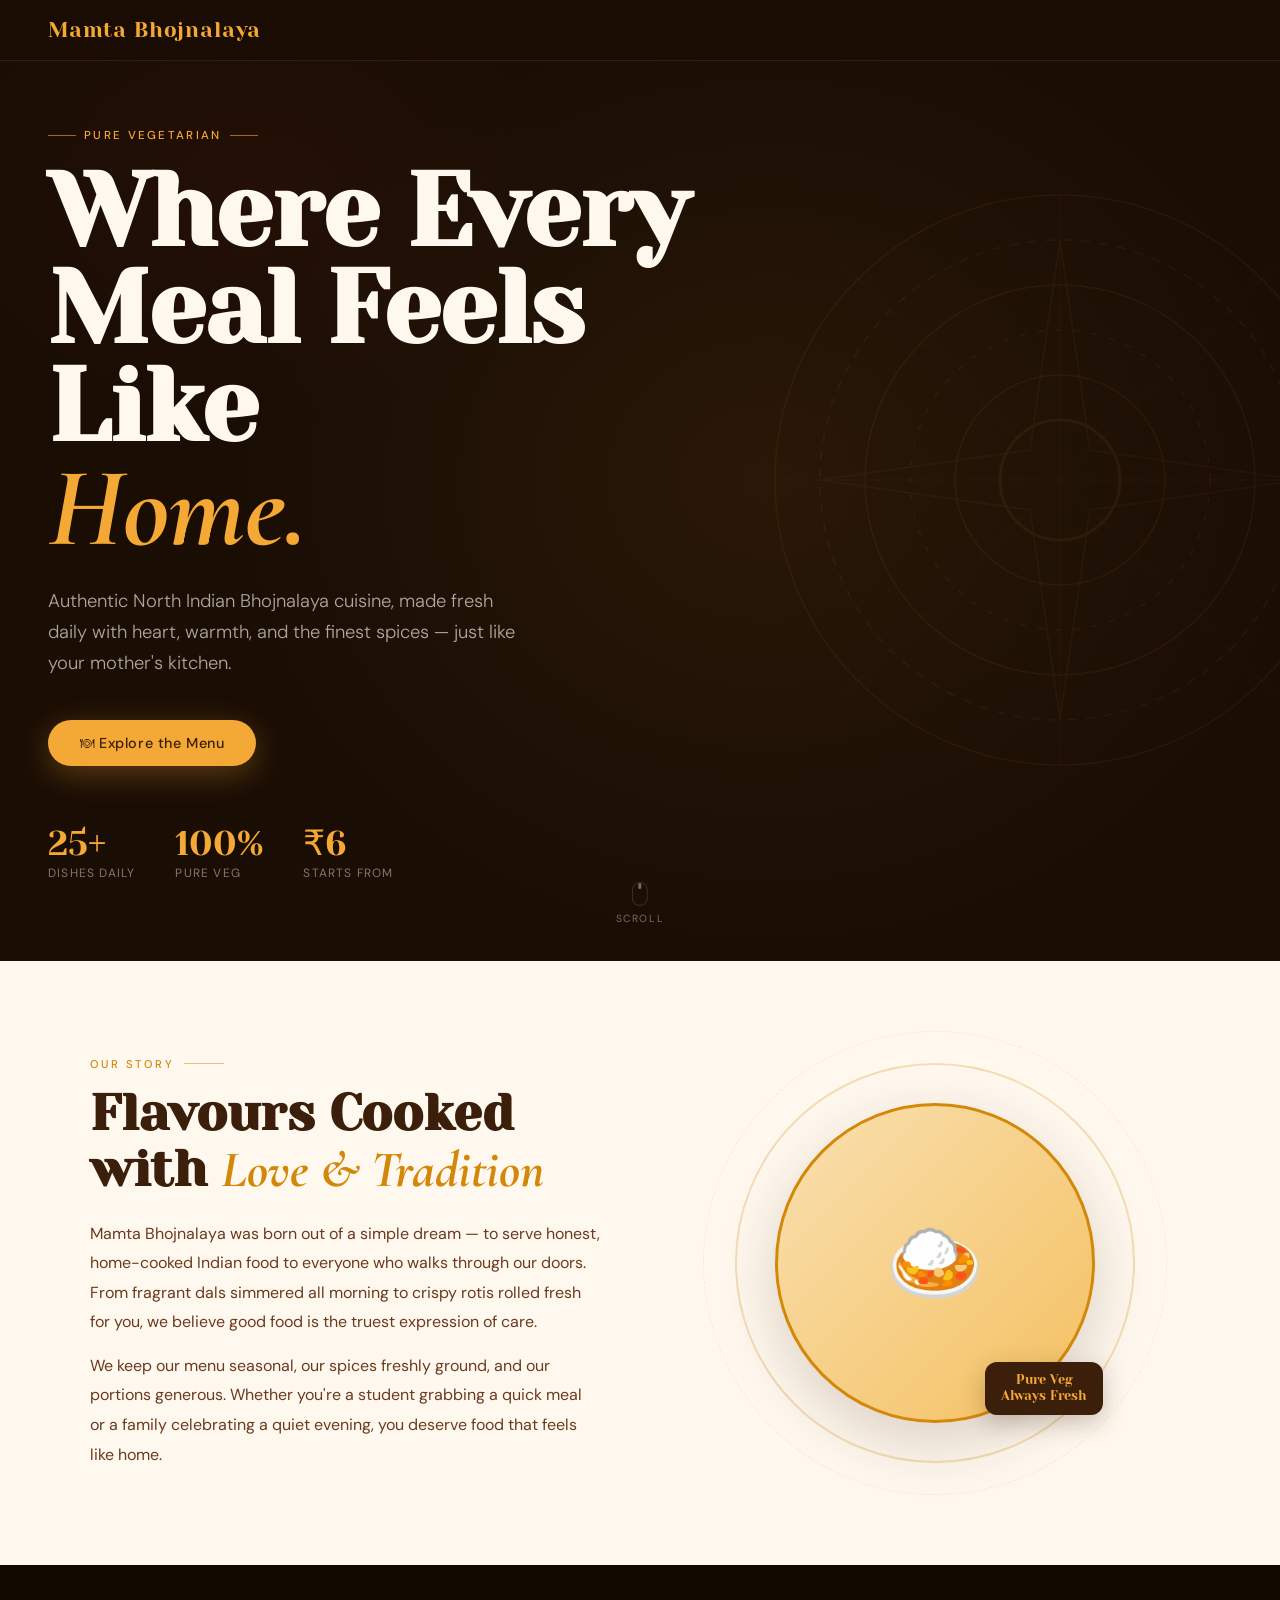
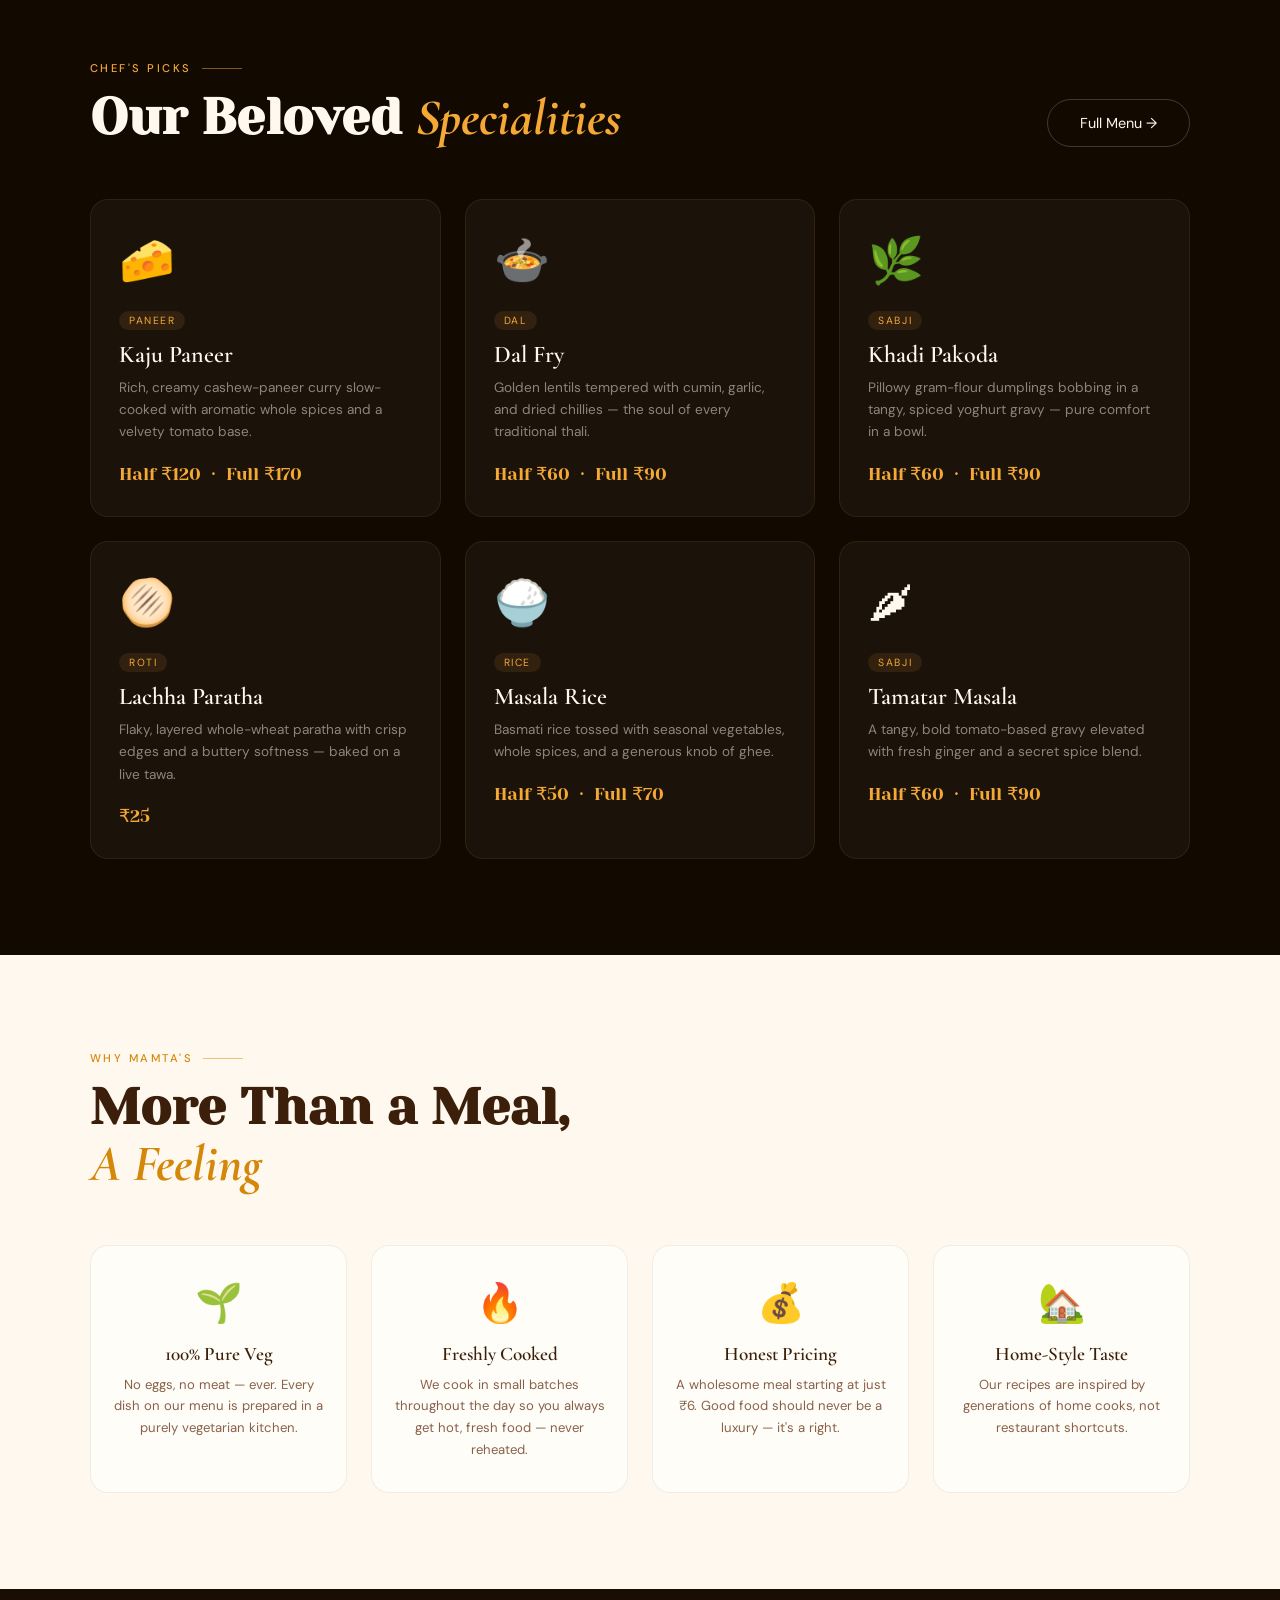
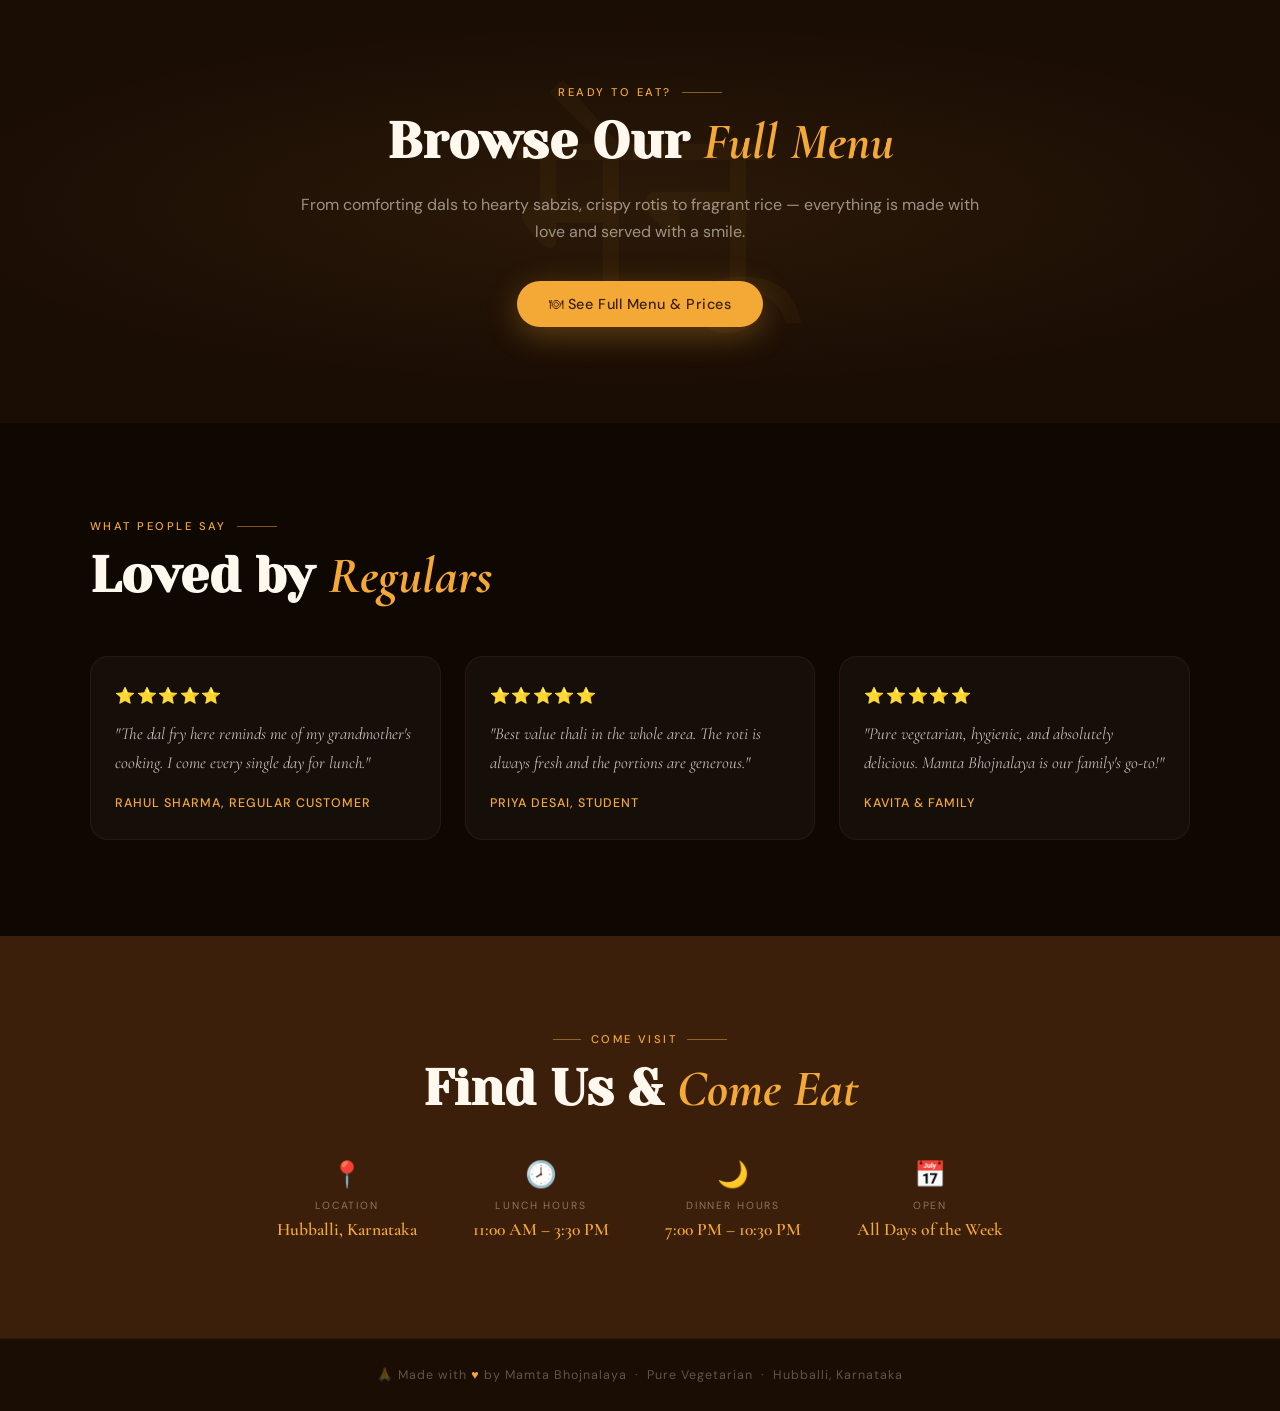
==== home.html @ bfaa397a "Initial page design" ====
<!DOCTYPE html>
<html lang="en">

<head>
    <meta charset="UTF-8" />
    <meta name="viewport" content="width=device-width, initial-scale=1.0" />
    <title>Mamta Bhojnalaya – Home</title>
    <link
        href="https://fonts.googleapis.com/css2?family=Yeseva+One&family=Cormorant+Garamond:ital,wght@0,400;0,600;1,400;1,600&family=DM+Sans:wght@300;400;500&display=swap"
        rel="stylesheet" />
    <link rel="stylesheet" href="styles.css">
</head>

<body>

    <!-- ══════════ NAV ══════════ -->
    <nav>
        <a class="nav-logo" href="#">Mamta Bhojnalaya</a>
    </nav>

    <!-- ══════════ HERO ══════════ -->
    <section class="hero">
        <!-- mandala SVG -->
        <svg class="hero-mandala" viewBox="0 0 400 400" fill="none" xmlns="http://www.w3.org/2000/svg">
            <circle cx="200" cy="200" r="190" stroke="#F4A836" stroke-width="1" />
            <circle cx="200" cy="200" r="160" stroke="#F4A836" stroke-width="1" stroke-dasharray="6 6" />
            <circle cx="200" cy="200" r="130" stroke="#F4A836" stroke-width="1" />
            <circle cx="200" cy="200" r="100" stroke="#F4A836" stroke-width="1" stroke-dasharray="4 8" />
            <circle cx="200" cy="200" r="70" stroke="#F4A836" stroke-width="1" />
            <circle cx="200" cy="200" r="40" stroke="#F4A836" stroke-width="2" />
            <line x1="200" y1="10" x2="200" y2="390" stroke="#F4A836" stroke-width=".5" />
            <line x1="10" y1="200" x2="390" y2="200" stroke="#F4A836" stroke-width=".5" />
            <line x1="56" y1="56" x2="344" y2="344" stroke="#F4A836" stroke-width=".5" />
            <line x1="344" y1="56" x2="56" y2="344" stroke="#F4A836" stroke-width=".5" />
            <polygon points="200,40 220,180 360,200 220,220 200,360 180,220 40,200 180,180" stroke="#F4A836"
                stroke-width=".8" fill="none" />
        </svg>

        <div class="hero-content">
            <div class="hero-eyebrow">Pure Vegetarian </div>
            <h1>
                Where Every<br />
                Meal Feels Like<br />
                <em>Home.</em>
            </h1>
            <p class="hero-tagline">
                Authentic North Indian Bhojnalaya cuisine, made fresh daily with heart, warmth,
                and the finest spices — just like your mother's kitchen.
            </p>
            <div class="hero-actions">
                <a href="./menu.html" class="btn-primary">
                    🍽 Explore the Menu
                </a>
            </div>
            <div class="hero-stats">
                <div class="stat-item">
                    <div class="stat-num">25+</div>
                    <div class="stat-label">Dishes Daily</div>
                </div>
                <div class="stat-item">
                    <div class="stat-num">100%</div>
                    <div class="stat-label">Pure Veg</div>
                </div>
                <div class="stat-item">
                    <div class="stat-num">₹6</div>
                    <div class="stat-label">Starts From</div>
                </div>
            </div>
        </div>

        <div class="scroll-hint">
            <svg width="16" height="24" viewBox="0 0 16 24" fill="none">
                <rect x="6.5" y="1" width="3" height="6" rx="1.5" fill="currentColor" />
                <rect x=".5" y=".5" width="15" height="23" rx="7.5" stroke="currentColor" stroke-opacity=".4" />
            </svg>
            Scroll
        </div>
    </section>

    <!-- ══════════ ABOUT ══════════ -->
    <section class="about" id="about">
        <div class="about-inner">
            <div>
                <div class="section-label reveal">Our Story</div>
                <h2 class="section-title reveal">Flavours Cooked with <em>Love &amp; Tradition</em></h2>
                <p class="about-text reveal">
                    Mamta Bhojnalaya was born out of a simple dream — to serve honest, home-cooked Indian
                    food to everyone who walks through our doors. From fragrant dals simmered all morning
                    to crispy rotis rolled fresh for you, we believe good food is the truest expression
                    of care.
                </p>
                <p class="about-text reveal" style="transition-delay:.1s">
                    We keep our menu seasonal, our spices freshly ground, and our portions generous.
                    Whether you're a student grabbing a quick meal or a family celebrating a quiet evening,
                    you deserve food that feels like home.
                </p>
            </div>
            <div class="about-visual reveal">
                <div class="plate-stack">
                    <div class="plate plate-3"></div>
                    <div class="plate plate-2"></div>
                    <div class="plate plate-1">🍛</div>
                    <div class="plate-badge">Pure Veg<br />Always Fresh</div>
                </div>
            </div>
        </div>
    </section>

    <!-- ══════════ SPECIALITIES ══════════ -->
    <section class="specials" id="specials">
        <div class="specials-inner">
            <div class="specials-head">
                <div>
                    <div class="section-label reveal">Chef's Picks</div>
                    <h2 class="section-title reveal">Our Beloved <em>Specialities</em></h2>
                </div>
                <a href="mamta_bhojnalaya.html" class="btn-ghost reveal" style="white-space:nowrap">Full Menu →</a>
            </div>
            <div class="specials-grid">

                <div class="special-card reveal">
                    <span class="card-icon">🧀</span>
                    <span class="card-tag">Paneer</span>
                    <div class="card-name">Kaju Paneer</div>
                    <p class="card-desc">Rich, creamy cashew-paneer curry slow-cooked with aromatic whole spices and a
                        velvety tomato base.</p>
                    <div class="card-price">Half ₹120 &nbsp;·&nbsp; Full ₹170</div>
                </div>

                <div class="special-card reveal" style="transition-delay:.08s">
                    <span class="card-icon">🍲</span>
                    <span class="card-tag">Dal</span>
                    <div class="card-name">Dal Fry</div>
                    <p class="card-desc">Golden lentils tempered with cumin, garlic, and dried chillies — the soul of
                        every traditional thali.</p>
                    <div class="card-price">Half ₹60 &nbsp;·&nbsp; Full ₹90</div>
                </div>

                <div class="special-card reveal" style="transition-delay:.16s">
                    <span class="card-icon">🌿</span>
                    <span class="card-tag">Sabji</span>
                    <div class="card-name">Khadi Pakoda</div>
                    <p class="card-desc">Pillowy gram-flour dumplings bobbing in a tangy, spiced yoghurt gravy — pure
                        comfort in a bowl.</p>
                    <div class="card-price">Half ₹60 &nbsp;·&nbsp; Full ₹90</div>
                </div>

                <div class="special-card reveal" style="transition-delay:.04s">
                    <span class="card-icon">🫓</span>
                    <span class="card-tag">Roti</span>
                    <div class="card-name">Lachha Paratha</div>
                    <p class="card-desc">Flaky, layered whole-wheat paratha with crisp edges and a buttery softness —
                        baked on a live tawa.</p>
                    <div class="card-price">₹25</div>
                </div>

                <div class="special-card reveal" style="transition-delay:.12s">
                    <span class="card-icon">🍚</span>
                    <span class="card-tag">Rice</span>
                    <div class="card-name">Masala Rice</div>
                    <p class="card-desc">Basmati rice tossed with seasonal vegetables, whole spices, and a generous knob
                        of ghee.</p>
                    <div class="card-price">Half ₹50 &nbsp;·&nbsp; Full ₹70</div>
                </div>

                <div class="special-card reveal" style="transition-delay:.20s">
                    <span class="card-icon">🌶</span>
                    <span class="card-tag">Sabji</span>
                    <div class="card-name">Tamatar Masala</div>
                    <p class="card-desc">A tangy, bold tomato-based gravy elevated with fresh ginger and a secret spice
                        blend.</p>
                    <div class="card-price">Half ₹60 &nbsp;·&nbsp; Full ₹90</div>
                </div>

            </div>
        </div>
    </section>

    <!-- ══════════ WHY US ══════════ -->
    <section class="why">
        <div class="why-inner">
            <div class="section-label reveal">Why Mamta's</div>
            <h2 class="section-title reveal">More Than a Meal,<br /><em>A Feeling</em></h2>
            <div class="why-grid">
                <div class="why-item reveal">
                    <div class="why-icon">🌱</div>
                    <div class="why-title">100% Pure Veg</div>
                    <p class="why-text">No eggs, no meat — ever. Every dish on our menu is prepared in a purely
                        vegetarian kitchen.</p>
                </div>
                <div class="why-item reveal" style="transition-delay:.08s">
                    <div class="why-icon">🔥</div>
                    <div class="why-title">Freshly Cooked</div>
                    <p class="why-text">We cook in small batches throughout the day so you always get hot, fresh food —
                        never reheated.</p>
                </div>
                <div class="why-item reveal" style="transition-delay:.16s">
                    <div class="why-icon">💰</div>
                    <div class="why-title">Honest Pricing</div>
                    <p class="why-text">A wholesome meal starting at just ₹6. Good food should never be a luxury — it's
                        a right.</p>
                </div>
                <div class="why-item reveal" style="transition-delay:.24s">
                    <div class="why-icon">🏡</div>
                    <div class="why-title">Home-Style Taste</div>
                    <p class="why-text">Our recipes are inspired by generations of home cooks, not restaurant shortcuts.
                    </p>
                </div>
            </div>
        </div>
    </section>

    <!-- ══════════ MENU CTA ══════════ -->
    <section class="menu-cta">
        <div class="deco-number">मेनू</div>
        <div class="menu-cta-inner">
            <div class="section-label reveal" style="justify-content:center">Ready to Eat?</div>
            <h2 class="section-title reveal">Browse Our <em>Full Menu</em></h2>
            <p class="reveal">From comforting dals to hearty sabzis, crispy rotis to fragrant rice — everything is made
                with love and served with a smile.</p>
            <a href="mamta_bhojnalaya.html" class="btn-primary reveal" style="display:inline-flex; margin:0 auto">
                🍽 See Full Menu &amp; Prices
            </a>
        </div>
    </section>

    <!-- ══════════ TESTIMONIALS ══════════ -->
    <section class="testimonials">
        <div class="testimonials-inner">
            <div class="section-label reveal">What People Say</div>
            <h2 class="section-title reveal">Loved by <em>Regulars</em></h2>
            <div class="t-grid">
                <div class="t-card reveal">
                    <div class="t-stars">⭐⭐⭐⭐⭐</div>
                    <p class="t-quote">"The dal fry here reminds me of my grandmother's cooking. I come every single day
                        for lunch."</p>
                    <div class="t-name">Rahul Sharma, Regular Customer</div>
                </div>
                <div class="t-card reveal" style="transition-delay:.1s">
                    <div class="t-stars">⭐⭐⭐⭐⭐</div>
                    <p class="t-quote">"Best value thali in the whole area. The roti is always fresh and the portions
                        are generous."</p>
                    <div class="t-name">Priya Desai, Student</div>
                </div>
                <div class="t-card reveal" style="transition-delay:.2s">
                    <div class="t-stars">⭐⭐⭐⭐⭐</div>
                    <p class="t-quote">"Pure vegetarian, hygienic, and absolutely delicious. Mamta Bhojnalaya is our
                        family's go-to!"</p>
                    <div class="t-name">Kavita &amp; Family</div>
                </div>
            </div>
        </div>
    </section>

    <!-- ══════════ VISIT ══════════ -->
    <section class="visit" id="visit">
        <div class="visit-inner">
            <div class="section-label">Come Visit</div>
            <h2 class="section-title reveal">Find Us &amp; <em>Come Eat</em></h2>
            <div class="visit-details">
                <div class="visit-item reveal">
                    <div class="visit-icon">📍</div>
                    <div class="visit-label">Location</div>
                    <div class="visit-value">Hubballi, Karnataka</div>
                </div>
                <div class="visit-item reveal" style="transition-delay:.1s">
                    <div class="visit-icon">🕗</div>
                    <div class="visit-label">Lunch Hours</div>
                    <div class="visit-value">11:00 AM – 3:30 PM</div>
                </div>
                <div class="visit-item reveal" style="transition-delay:.2s">
                    <div class="visit-icon">🌙</div>
                    <div class="visit-label">Dinner Hours</div>
                    <div class="visit-value">7:00 PM – 10:30 PM</div>
                </div>
                <div class="visit-item reveal" style="transition-delay:.3s">
                    <div class="visit-icon">📅</div>
                    <div class="visit-label">Open</div>
                    <div class="visit-value">All Days of the Week</div>
                </div>
            </div>
        </div>
    </section>

    <!-- ══════════ FOOTER ══════════ -->
    <footer>
        <p>
            🙏 Made with <span>♥</span> by Mamta Bhojnalaya &nbsp;·&nbsp;
            Pure Vegetarian &nbsp;·&nbsp; Hubballi, Karnataka
        </p>
    </footer>

    <!-- ══════════ SCROLL REVEAL JS ══════════ -->
    <script>
        const observer = new IntersectionObserver((entries) => {
            entries.forEach(e => {
                if (e.isIntersecting) {
                    e.target.classList.add('visible');
                    observer.unobserve(e.target);
                }
            });
        }, { threshold: 0.12 });

        document.querySelectorAll('.reveal').forEach(el => observer.observe(el));
    </script>

</body>

</html>
---- styles.css ----
/* ══════════════════════════════════════
       TOKENS
    ══════════════════════════════════════ */
:root {
    --saffron: #F4A836;
    --gold: #D4880A;
    --chili: #C0392B;
    --cream: #FFF8EE;
    --ivory: #FFFDF7;
    --brown: #3B1F0A;
    --mud: #6B3A1F;
    --leaf: #2D6A3F;
    --dark-bg: #1A0D04;
    --card-r: 18px;
}

/* ══════════════════════════════════════
       BASE
    ══════════════════════════════════════ */
*,
*::before,
*::after {
    box-sizing: border-box;
    margin: 0;
    padding: 0;
}

html {
    scroll-behavior: smooth;
}

body {
    font-family: 'DM Sans', sans-serif;
    background: var(--dark-bg);
    color: var(--cream);
    overflow-x: hidden;
}

/* ══════════════════════════════════════
       NAV
    ══════════════════════════════════════ */
nav {
    position: fixed;
    top: 0;
    left: 0;
    right: 0;
    z-index: 100;
    display: flex;
    align-items: center;
    justify-content: space-between;
    padding: 18px 48px;
    background: rgba(26, 13, 4, .85);
    backdrop-filter: blur(14px);
    border-bottom: 1px solid rgba(244, 168, 54, .12);
}

.nav-logo {
    font-family: 'Yeseva One', serif;
    font-size: 1.3rem;
    color: var(--saffron);
    letter-spacing: .04em;
    text-decoration: none;
}

.nav-links {
    display: flex;
    gap: 36px;
    list-style: none;
}

.nav-links a {
    text-decoration: none;
    color: rgba(255, 248, 238, .65);
    font-size: .85rem;
    font-weight: 400;
    letter-spacing: .08em;
    text-transform: uppercase;
    transition: color .2s;
}

.nav-links a:hover {
    color: var(--saffron);
}

.nav-cta {
    background: var(--saffron);
    color: var(--brown) !important;
    font-weight: 500 !important;
    padding: 8px 22px;
    border-radius: 999px;
    transition: background .2s, transform .2s !important;
}

.nav-cta:hover {
    background: var(--gold) !important;
    transform: translateY(-1px);
}

/* hamburger */
.hamburger {
    display: none;
    flex-direction: column;
    gap: 5px;
    cursor: pointer;
    background: none;
    border: none;
    padding: 4px;
}

.hamburger span {
    display: block;
    width: 24px;
    height: 2px;
    background: var(--saffron);
    border-radius: 2px;
    transition: .3s;
}

/* ══════════════════════════════════════
       HERO
    ══════════════════════════════════════ */
.hero {
    min-height: 100vh;
    display: flex;
    align-items: center;
    position: relative;
    overflow: hidden;
    padding: 120px 48px 80px;
}

/* animated mandala bg */
.hero-mandala {
    position: absolute;
    right: -80px;
    top: 50%;
    transform: translateY(-50%);
    width: min(600px, 90vw);
    height: min(600px, 90vw);
    opacity: .06;
    animation: spin 60s linear infinite;
}

@keyframes spin {
    to {
        transform: translateY(-50%) rotate(360deg);
    }
}

/* floating spice dots */
.hero::before {
    content: '';
    position: absolute;
    inset: 0;
    background:
        radial-gradient(ellipse 60% 70% at 60% 50%, rgba(244, 168, 54, .07) 0%, transparent 70%),
        radial-gradient(ellipse 40% 40% at 20% 20%, rgba(192, 57, 43, .06) 0%, transparent 60%);
    pointer-events: none;
}

.hero-content {
    position: relative;
    max-width: 640px;
    animation: heroIn .9s cubic-bezier(.16, 1, .3, 1) both;
}

@keyframes heroIn {
    from {
        opacity: 0;
        transform: translateY(40px);
    }

    to {
        opacity: 1;
        transform: translateY(0);
    }
}

.hero-eyebrow {
    display: inline-flex;
    align-items: center;
    gap: 8px;
    font-size: .72rem;
    font-weight: 500;
    letter-spacing: .2em;
    text-transform: uppercase;
    color: var(--saffron);
    margin-bottom: 20px;
}

.hero-eyebrow::before,
.hero-eyebrow::after {
    content: '';
    display: block;
    width: 28px;
    height: 1px;
    background: var(--saffron);
    opacity: .6;
}

.hero h1 {
    font-family: 'Yeseva One', serif;
    font-size: clamp(3rem, 8vw, 6.5rem);
    line-height: .95;
    letter-spacing: -.01em;
}

.hero h1 em {
    font-family: 'Cormorant Garamond', serif;
    font-style: italic;
    color: var(--saffron);
    font-size: 1.1em;
}

.hero-tagline {
    margin-top: 24px;
    font-size: clamp(1rem, 2vw, 1.15rem);
    font-weight: 300;
    line-height: 1.7;
    color: rgba(255, 248, 238, .65);
    max-width: 480px;
}

.hero-actions {
    margin-top: 40px;
    display: flex;
    gap: 16px;
    flex-wrap: wrap;
}

.btn-primary {
    display: inline-flex;
    align-items: center;
    gap: 8px;
    background: var(--saffron);
    color: var(--brown);
    font-family: 'DM Sans', sans-serif;
    font-size: .9rem;
    font-weight: 500;
    letter-spacing: .04em;
    padding: 14px 32px;
    border-radius: 999px;
    text-decoration: none;
    transition: background .2s, transform .2s, box-shadow .2s;
    box-shadow: 0 8px 32px rgba(244, 168, 54, .3);
}

.btn-primary:hover {
    background: var(--gold);
    transform: translateY(-2px);
    box-shadow: 0 12px 40px rgba(244, 168, 54, .4);
}

.btn-ghost {
    display: inline-flex;
    align-items: center;
    gap: 8px;
    border: 1px solid rgba(255, 248, 238, .2);
    color: var(--cream);
    font-size: .9rem;
    font-weight: 400;
    padding: 14px 32px;
    border-radius: 999px;
    text-decoration: none;
    transition: border-color .2s, background .2s;
}

.btn-ghost:hover {
    border-color: var(--saffron);
    background: rgba(244, 168, 54, .06);
}

/* hero stats */
.hero-stats {
    margin-top: 60px;
    display: flex;
    gap: 40px;
    flex-wrap: wrap;
}

.stat-item {}

.stat-num {
    font-family: 'Yeseva One', serif;
    font-size: 2.2rem;
    color: var(--saffron);
    line-height: 1;
}

.stat-label {
    font-size: .75rem;
    letter-spacing: .1em;
    text-transform: uppercase;
    color: rgba(255, 248, 238, .45);
    margin-top: 4px;
}

/* scroll indicator */
.scroll-hint {
    position: absolute;
    bottom: 36px;
    left: 50%;
    transform: translateX(-50%);
    display: flex;
    flex-direction: column;
    align-items: center;
    gap: 6px;
    opacity: .4;
    font-size: .65rem;
    letter-spacing: .15em;
    text-transform: uppercase;
    animation: bob 2s ease-in-out infinite;
}

@keyframes bob {

    0%,
    100% {
        transform: translateX(-50%) translateY(0);
    }

    50% {
        transform: translateX(-50%) translateY(6px);
    }
}

/* ══════════════════════════════════════
       SECTION SHARED
    ══════════════════════════════════════ */
section {
    padding: 96px 48px;
}

.section-label {
    font-size: .7rem;
    font-weight: 500;
    letter-spacing: .22em;
    text-transform: uppercase;
    color: var(--saffron);
    display: flex;
    align-items: center;
    gap: 10px;
    margin-bottom: 14px;
}

.section-label::after {
    content: '';
    flex: 1;
    max-width: 40px;
    height: 1px;
    background: var(--saffron);
    opacity: .5;
}

.section-title {
    font-family: 'Yeseva One', serif;
    font-size: clamp(2rem, 4vw, 3.2rem);
    line-height: 1.1;
    max-width: 600px;
}

.section-title em {
    font-family: 'Cormorant Garamond', serif;
    font-style: italic;
    color: var(--saffron);
}

/* ══════════════════════════════════════
       ABOUT
    ══════════════════════════════════════ */
.about {
    background: var(--cream);
    color: var(--brown);
}

.about-inner {
    max-width: 1100px;
    margin: 0 auto;
    display: grid;
    grid-template-columns: 1fr 1fr;
    gap: 80px;
    align-items: center;
}

.about .section-label {
    color: var(--gold);
}

.about .section-label::after {
    background: var(--gold);
}

.about .section-title em {
    color: var(--gold);
}

.about-text {
    font-size: 1rem;
    line-height: 1.85;
    color: var(--mud);
    margin-top: 20px;
}

.about-text+.about-text {
    margin-top: 14px;
}

.about-visual {
    position: relative;
}

/* decorative stacked plates illustration using CSS */
.plate-stack {
    width: 100%;
    max-width: 400px;
    aspect-ratio: 1;
    margin: 0 auto;
    position: relative;
}

.plate {
    position: absolute;
    border-radius: 50%;
    border: 3px solid;
}

.plate-1 {
    inset: 10%;
    background: linear-gradient(135deg, #f9e0b0, #f4c060);
    border-color: var(--gold);
    box-shadow: 0 20px 60px rgba(59, 31, 10, .18);
    display: flex;
    align-items: center;
    justify-content: center;
    font-size: 5rem;
}

.plate-2 {
    inset: 0;
    background: transparent;
    border-color: rgba(212, 136, 10, .25);
    border-width: 2px;
}

.plate-3 {
    inset: -8%;
    background: transparent;
    border-color: rgba(212, 136, 10, .12);
    border-width: 1px;
    border-style: dashed;
}

.plate-badge {
    position: absolute;
    bottom: 12%;
    right: 8%;
    background: var(--brown);
    color: var(--saffron);
    font-family: 'Yeseva One', serif;
    font-size: .8rem;
    padding: 10px 16px;
    border-radius: 12px;
    line-height: 1.3;
    text-align: center;
    box-shadow: 0 8px 24px rgba(59, 31, 10, .25);
}

/* ══════════════════════════════════════
       SPECIALITIES
    ══════════════════════════════════════ */
.specials {
    background: #120900;
}

.specials-inner {
    max-width: 1100px;
    margin: 0 auto;
}

.specials-head {
    display: flex;
    justify-content: space-between;
    align-items: flex-end;
    gap: 24px;
    margin-bottom: 52px;
    flex-wrap: wrap;
}

.specials-grid {
    display: grid;
    grid-template-columns: repeat(3, 1fr);
    gap: 24px;
}

.special-card {
    background: rgba(255, 248, 238, .04);
    border: 1px solid rgba(244, 168, 54, .1);
    border-radius: var(--card-r);
    padding: 32px 28px;
    position: relative;
    overflow: hidden;
    transition: transform .3s, border-color .3s, box-shadow .3s;
}

.special-card::before {
    content: '';
    position: absolute;
    inset: 0;
    background: linear-gradient(135deg, rgba(244, 168, 54, .06) 0%, transparent 60%);
    opacity: 0;
    transition: opacity .3s;
}

.special-card:hover {
    transform: translateY(-6px);
    border-color: rgba(244, 168, 54, .35);
    box-shadow: 0 20px 50px rgba(0, 0, 0, .4);
}

.special-card:hover::before {
    opacity: 1;
}

.card-icon {
    font-size: 2.8rem;
    margin-bottom: 18px;
    display: block;
}

.card-tag {
    font-size: .65rem;
    letter-spacing: .15em;
    text-transform: uppercase;
    color: var(--saffron);
    background: rgba(244, 168, 54, .1);
    padding: 3px 10px;
    border-radius: 999px;
    display: inline-block;
    margin-bottom: 10px;
}

.card-name {
    font-family: 'Cormorant Garamond', serif;
    font-size: 1.5rem;
    font-weight: 600;
    color: var(--cream);
    margin-bottom: 8px;
}

.card-desc {
    font-size: .85rem;
    line-height: 1.65;
    color: rgba(255, 248, 238, .5);
}

.card-price {
    margin-top: 20px;
    font-family: 'Yeseva One', serif;
    color: var(--saffron);
    font-size: 1.1rem;
}

/* ══════════════════════════════════════
       WHY US
    ══════════════════════════════════════ */
.why {
    background: var(--cream);
    color: var(--brown);
}

.why-inner {
    max-width: 1100px;
    margin: 0 auto;
}

.why .section-label {
    color: var(--gold);
}

.why .section-label::after {
    background: var(--gold);
}

.why .section-title em {
    color: var(--gold);
}

.why-grid {
    margin-top: 52px;
    display: grid;
    grid-template-columns: repeat(4, 1fr);
    gap: 24px;
}

.why-item {
    text-align: center;
    padding: 32px 20px;
    background: var(--ivory);
    border-radius: var(--card-r);
    border: 1px solid rgba(59, 31, 10, .07);
    transition: transform .3s, box-shadow .3s;
}

.why-item:hover {
    transform: translateY(-4px);
    box-shadow: 0 12px 32px rgba(59, 31, 10, .1);
}

.why-icon {
    font-size: 2.4rem;
    margin-bottom: 14px;
}

.why-title {
    font-family: 'Cormorant Garamond', serif;
    font-size: 1.2rem;
    font-weight: 600;
    color: var(--brown);
    margin-bottom: 8px;
}

.why-text {
    font-size: .82rem;
    line-height: 1.65;
    color: var(--mud);
    opacity: .8;
}

/* ══════════════════════════════════════
       MENU PREVIEW CTA
    ══════════════════════════════════════ */
.menu-cta {
    background: var(--dark-bg);
    position: relative;
    overflow: hidden;
    text-align: center;
}

.menu-cta::before {
    content: '';
    position: absolute;
    inset: 0;
    background:
        radial-gradient(ellipse 80% 60% at 50% 50%, rgba(244, 168, 54, .08) 0%, transparent 70%);
}

.menu-cta-inner {
    position: relative;
    max-width: 700px;
    margin: 0 auto;
}

.menu-cta .section-title {
    margin: 14px auto 20px;
    max-width: 100%;
}

.menu-cta p {
    color: rgba(255, 248, 238, .55);
    font-size: 1rem;
    line-height: 1.7;
    margin-bottom: 36px;
}

/* big decorative divider number */
.deco-number {
    font-family: 'Yeseva One', serif;
    font-size: clamp(6rem, 18vw, 14rem);
    color: rgba(244, 168, 54, .04);
    position: absolute;
    top: 50%;
    left: 50%;
    transform: translate(-50%, -50%);
    line-height: 1;
    pointer-events: none;
    white-space: nowrap;
}

/* ══════════════════════════════════════
       TESTIMONIAL
    ══════════════════════════════════════ */
.testimonials {
    background: #0e0702;
}

.testimonials-inner {
    max-width: 1100px;
    margin: 0 auto;
}

.t-grid {
    display: grid;
    grid-template-columns: repeat(3, 1fr);
    gap: 24px;
    margin-top: 52px;
}

.t-card {
    background: rgba(255, 248, 238, .03);
    border: 1px solid rgba(244, 168, 54, .08);
    border-radius: var(--card-r);
    padding: 28px 24px;
}

.t-stars {
    font-size: 1rem;
    margin-bottom: 14px;
    letter-spacing: .1em;
}

.t-quote {
    font-family: 'Cormorant Garamond', serif;
    font-size: 1.05rem;
    font-style: italic;
    line-height: 1.7;
    color: rgba(255, 248, 238, .75);
    margin-bottom: 18px;
}

.t-name {
    font-size: .78rem;
    font-weight: 500;
    letter-spacing: .08em;
    text-transform: uppercase;
    color: var(--saffron);
}

/* ══════════════════════════════════════
       CONTACT / VISIT
    ══════════════════════════════════════ */
.visit {
    background: var(--brown);
    text-align: center;
}

.visit-inner {
    max-width: 780px;
    margin: 0 auto;
}

.visit .section-label {
    color: var(--saffron);
    justify-content: center;
}

.visit .section-label::after,
.visit .section-label::before {
    content: '';
    display: block;
    width: 28px;
    height: 1px;
    background: var(--saffron);
    opacity: .5;
}

.visit .section-title {
    margin: 14px auto 0;
    max-width: 100%;
    color: var(--cream);
}

.visit-details {
    margin-top: 40px;
    display: flex;
    justify-content: center;
    gap: 56px;
    flex-wrap: wrap;
}

.visit-item {
    text-align: center;
}

.visit-icon {
    font-size: 1.6rem;
    margin-bottom: 8px;
}

.visit-label {
    font-size: .65rem;
    letter-spacing: .18em;
    text-transform: uppercase;
    color: rgba(255, 248, 238, .4);
    margin-bottom: 6px;
}

.visit-value {
    font-family: 'Cormorant Garamond', serif;
    font-size: 1.1rem;
    font-weight: 600;
    color: var(--saffron);
    line-height: 1.4;
}

/* ══════════════════════════════════════
       FOOTER
    ══════════════════════════════════════ */
footer {
    background: var(--dark-bg);
    border-top: 1px solid rgba(244, 168, 54, .08);
    text-align: center;
    padding: 28px 24px;
}

footer p {
    font-size: .78rem;
    letter-spacing: .08em;
    color: rgba(255, 248, 238, .3);
}

footer span {
    color: var(--saffron);
}

/* ══════════════════════════════════════
       REVEAL ANIMATION (IntersectionObserver)
    ══════════════════════════════════════ */
.reveal {
    opacity: 0;
    transform: translateY(32px);
    transition: opacity .7s ease, transform .7s ease;
}

.reveal.visible {
    opacity: 1;
    transform: none;
}

/* ══════════════════════════════════════
       RESPONSIVE
    ══════════════════════════════════════ */
@media (max-width: 900px) {
    nav {
        padding: 16px 24px;
    }

    .nav-links {
        display: none;
    }

    .hamburger {
        display: flex;
    }

    .hero {
        padding: 110px 24px 70px;
    }

    section {
        padding: 72px 24px;
    }

    .about-inner {
        grid-template-columns: 1fr;
        gap: 48px;
    }

    .specials-grid {
        grid-template-columns: 1fr 1fr;
    }

    .why-grid {
        grid-template-columns: 1fr 1fr;
    }

    .t-grid {
        grid-template-columns: 1fr;
    }
}

@media (max-width: 540px) {
    .specials-grid {
        grid-template-columns: 1fr;
    }

    .why-grid {
        grid-template-columns: 1fr 1fr;
    }

    .hero-stats {
        gap: 28px;
    }
}
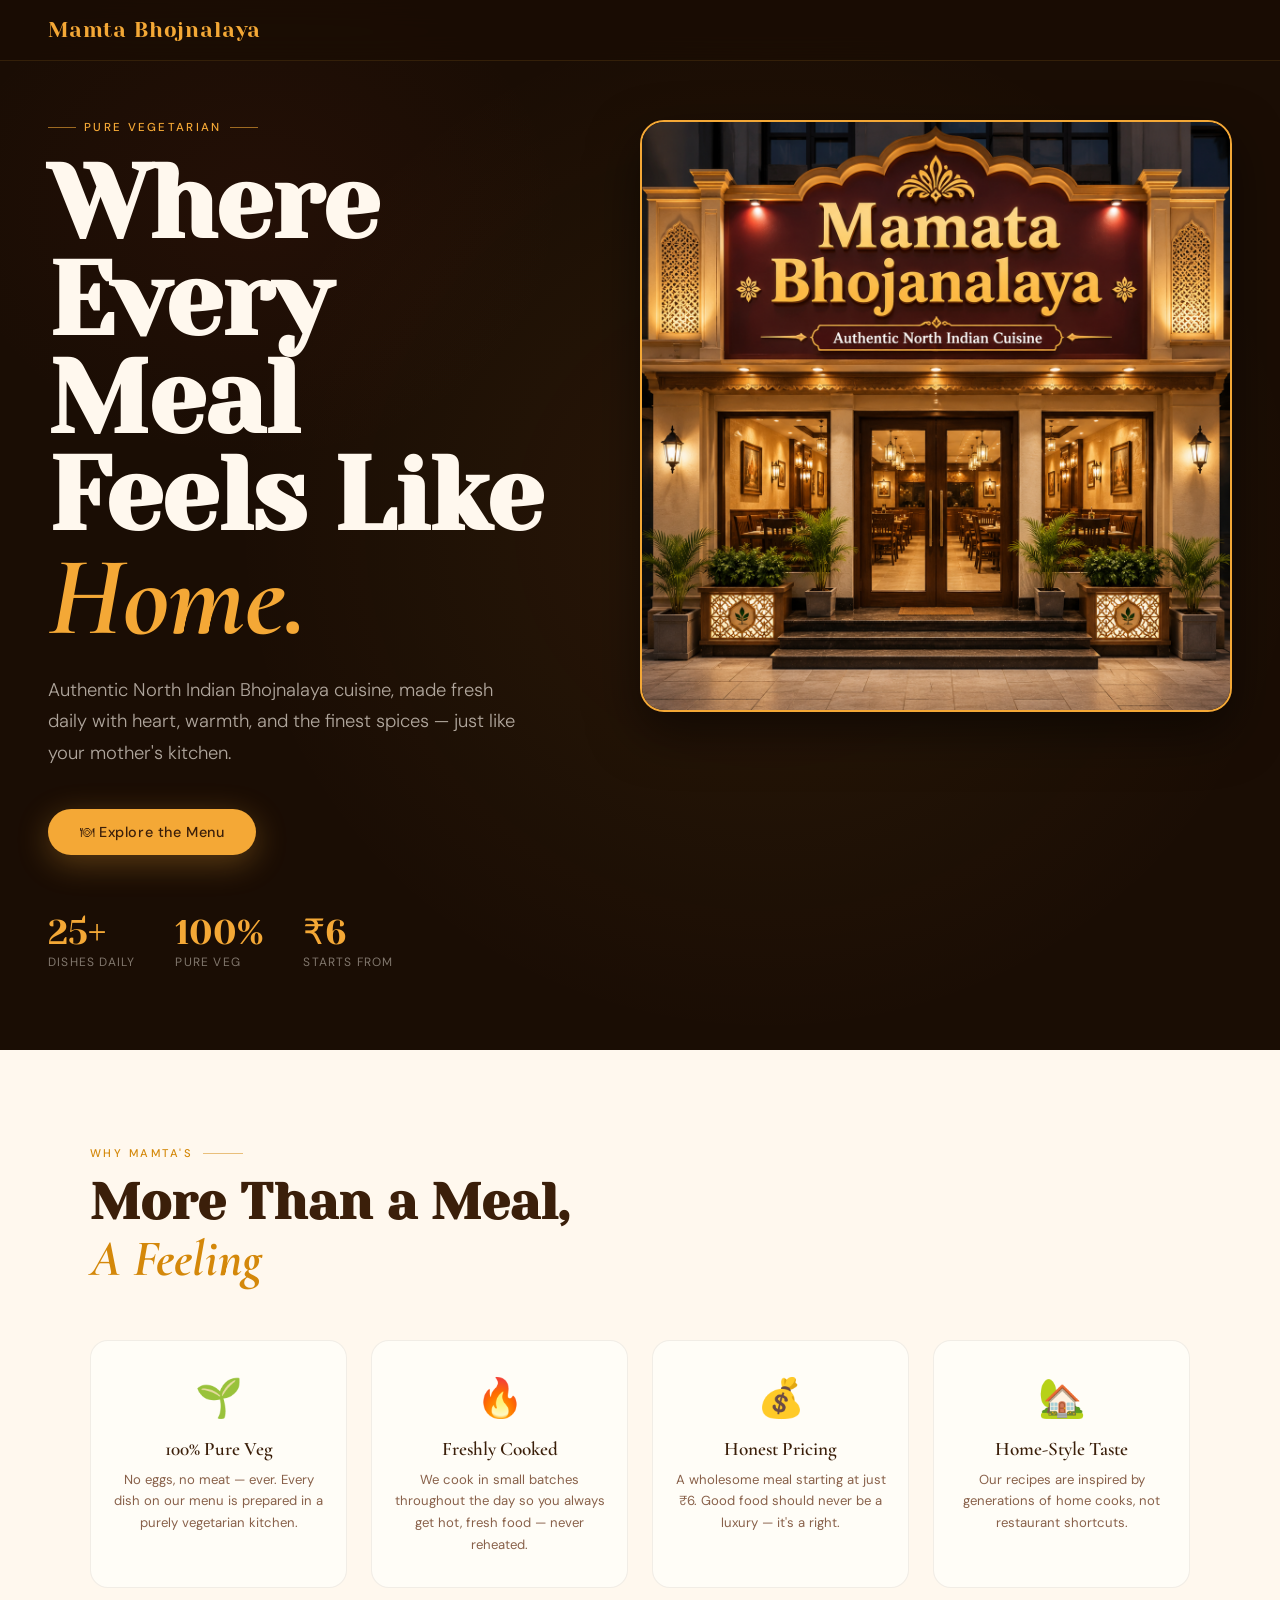
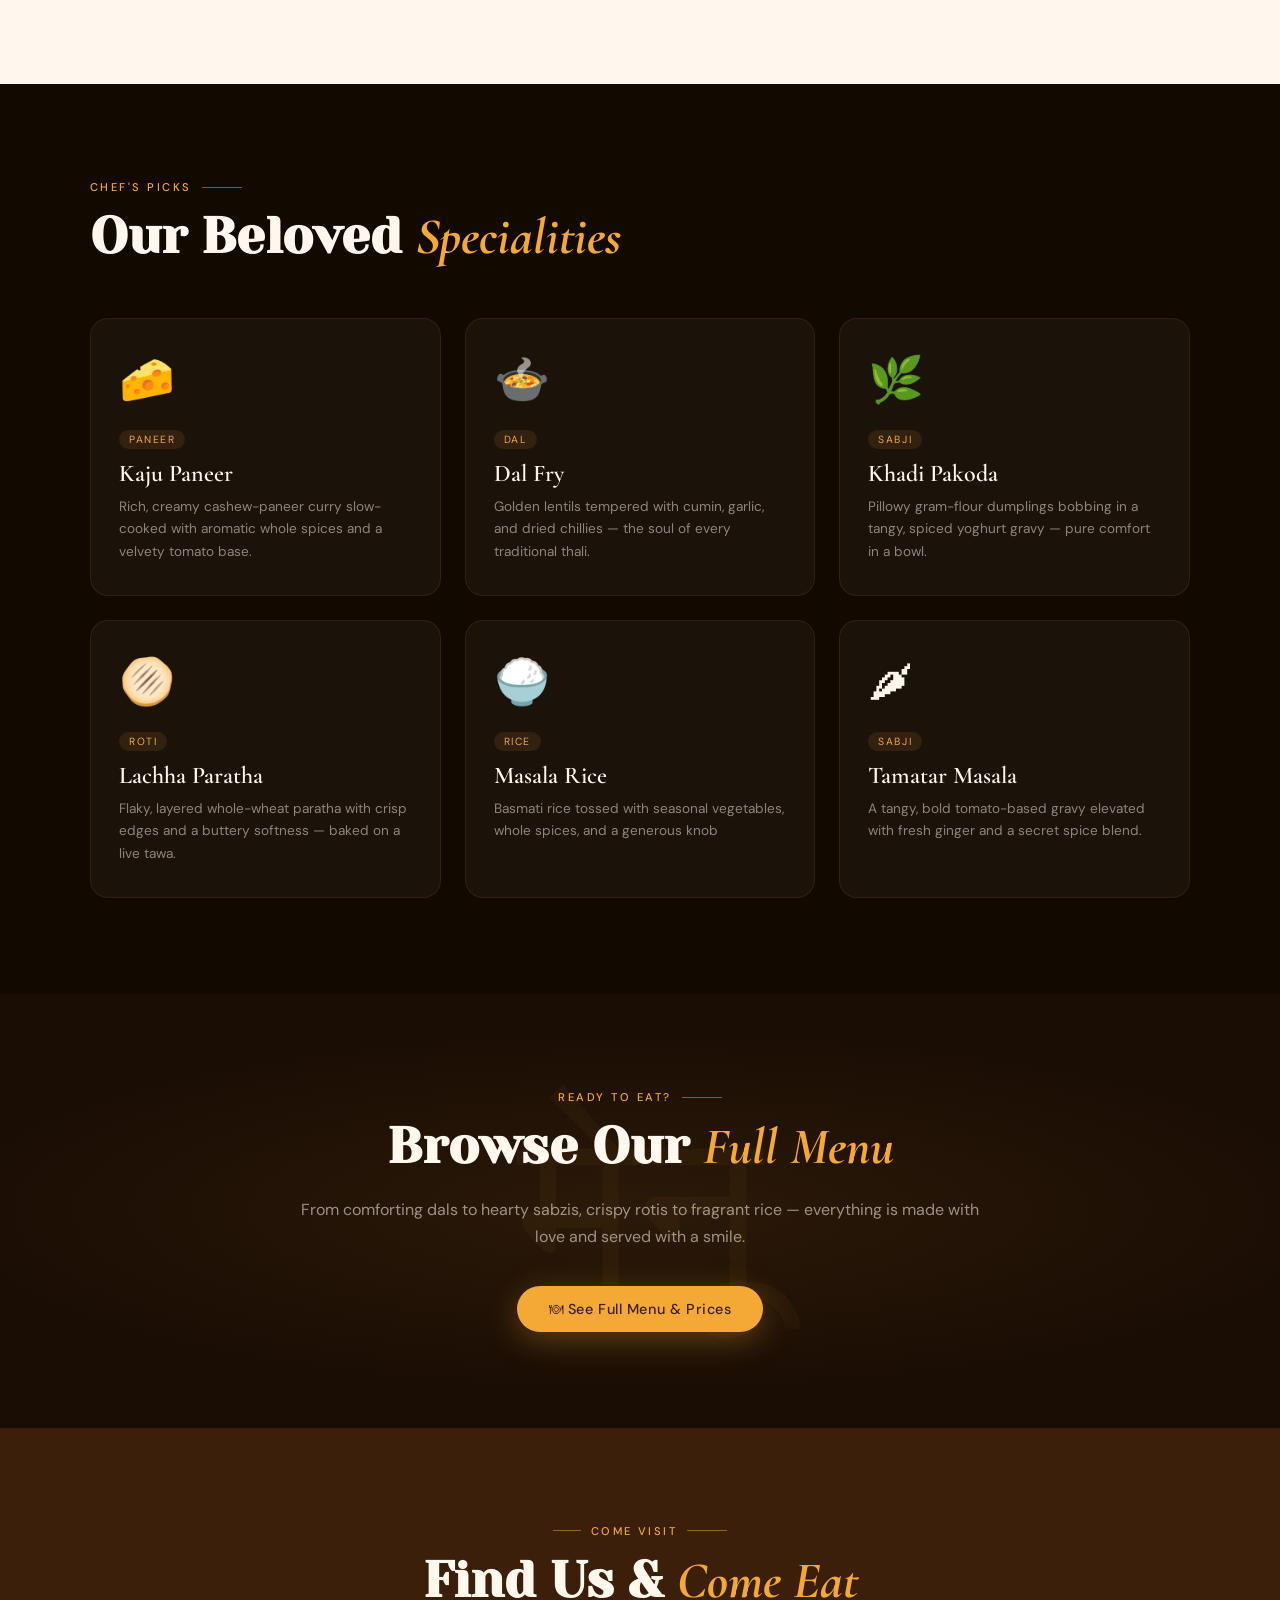
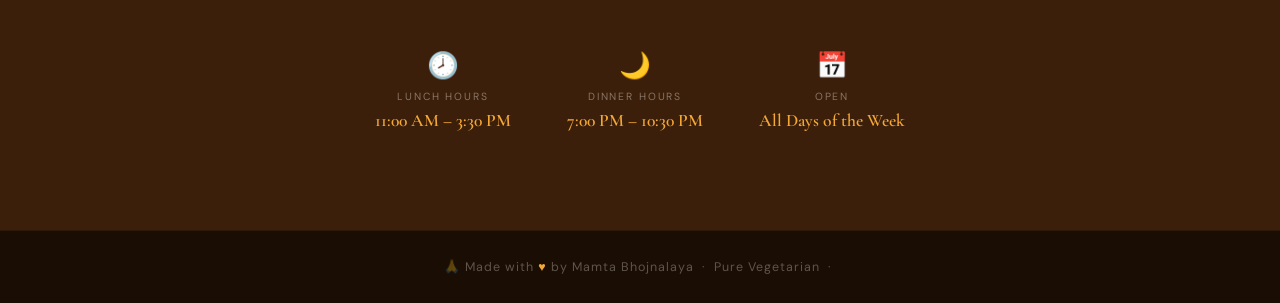
==== commit 22df959e: "feat: revamp home page layout, update navigation links, and remove index.html" ====
--- a/home.html
+++ b/home.html
@@ -8,6 +8,7 @@
     <link
         href="https://fonts.googleapis.com/css2?family=Yeseva+One&family=Cormorant+Garamond:ital,wght@0,400;0,600;1,400;1,600&family=DM+Sans:wght@300;400;500&display=swap"
         rel="stylesheet" />
+    <link rel="icon" href="mamta_favicon.svg">
     <link rel="stylesheet" href="styles.css">
 </head>
 
@@ -20,22 +21,6 @@
 
     <!-- ══════════ HERO ══════════ -->
     <section class="hero">
-        <!-- mandala SVG -->
-        <svg class="hero-mandala" viewBox="0 0 400 400" fill="none" xmlns="http://www.w3.org/2000/svg">
-            <circle cx="200" cy="200" r="190" stroke="#F4A836" stroke-width="1" />
-            <circle cx="200" cy="200" r="160" stroke="#F4A836" stroke-width="1" stroke-dasharray="6 6" />
-            <circle cx="200" cy="200" r="130" stroke="#F4A836" stroke-width="1" />
-            <circle cx="200" cy="200" r="100" stroke="#F4A836" stroke-width="1" stroke-dasharray="4 8" />
-            <circle cx="200" cy="200" r="70" stroke="#F4A836" stroke-width="1" />
-            <circle cx="200" cy="200" r="40" stroke="#F4A836" stroke-width="2" />
-            <line x1="200" y1="10" x2="200" y2="390" stroke="#F4A836" stroke-width=".5" />
-            <line x1="10" y1="200" x2="390" y2="200" stroke="#F4A836" stroke-width=".5" />
-            <line x1="56" y1="56" x2="344" y2="344" stroke="#F4A836" stroke-width=".5" />
-            <line x1="344" y1="56" x2="56" y2="344" stroke="#F4A836" stroke-width=".5" />
-            <polygon points="200,40 220,180 360,200 220,220 200,360 180,220 40,200 180,180" stroke="#F4A836"
-                stroke-width=".8" fill="none" />
-        </svg>
-
         <div class="hero-content">
             <div class="hero-eyebrow">Pure Vegetarian </div>
             <h1>
@@ -67,115 +52,8 @@
                 </div>
             </div>
         </div>
-
-        <div class="scroll-hint">
-            <svg width="16" height="24" viewBox="0 0 16 24" fill="none">
-                <rect x="6.5" y="1" width="3" height="6" rx="1.5" fill="currentColor" />
-                <rect x=".5" y=".5" width="15" height="23" rx="7.5" stroke="currentColor" stroke-opacity=".4" />
-            </svg>
-            Scroll
-        </div>
-    </section>
-
-    <!-- ══════════ ABOUT ══════════ -->
-    <section class="about" id="about">
-        <div class="about-inner">
-            <div>
-                <div class="section-label reveal">Our Story</div>
-                <h2 class="section-title reveal">Flavours Cooked with <em>Love &amp; Tradition</em></h2>
-                <p class="about-text reveal">
-                    Mamta Bhojnalaya was born out of a simple dream — to serve honest, home-cooked Indian
-                    food to everyone who walks through our doors. From fragrant dals simmered all morning
-                    to crispy rotis rolled fresh for you, we believe good food is the truest expression
-                    of care.
-                </p>
-                <p class="about-text reveal" style="transition-delay:.1s">
-                    We keep our menu seasonal, our spices freshly ground, and our portions generous.
-                    Whether you're a student grabbing a quick meal or a family celebrating a quiet evening,
-                    you deserve food that feels like home.
-                </p>
-            </div>
-            <div class="about-visual reveal">
-                <div class="plate-stack">
-                    <div class="plate plate-3"></div>
-                    <div class="plate plate-2"></div>
-                    <div class="plate plate-1">🍛</div>
-                    <div class="plate-badge">Pure Veg<br />Always Fresh</div>
-                </div>
-            </div>
-        </div>
-    </section>
-
-    <!-- ══════════ SPECIALITIES ══════════ -->
-    <section class="specials" id="specials">
-        <div class="specials-inner">
-            <div class="specials-head">
-                <div>
-                    <div class="section-label reveal">Chef's Picks</div>
-                    <h2 class="section-title reveal">Our Beloved <em>Specialities</em></h2>
-                </div>
-                <a href="mamta_bhojnalaya.html" class="btn-ghost reveal" style="white-space:nowrap">Full Menu →</a>
-            </div>
-            <div class="specials-grid">
-
-                <div class="special-card reveal">
-                    <span class="card-icon">🧀</span>
-                    <span class="card-tag">Paneer</span>
-                    <div class="card-name">Kaju Paneer</div>
-                    <p class="card-desc">Rich, creamy cashew-paneer curry slow-cooked with aromatic whole spices and a
-                        velvety tomato base.</p>
-                    <div class="card-price">Half ₹120 &nbsp;·&nbsp; Full ₹170</div>
-                </div>
-
-                <div class="special-card reveal" style="transition-delay:.08s">
-                    <span class="card-icon">🍲</span>
-                    <span class="card-tag">Dal</span>
-                    <div class="card-name">Dal Fry</div>
-                    <p class="card-desc">Golden lentils tempered with cumin, garlic, and dried chillies — the soul of
-                        every traditional thali.</p>
-                    <div class="card-price">Half ₹60 &nbsp;·&nbsp; Full ₹90</div>
-                </div>
-
-                <div class="special-card reveal" style="transition-delay:.16s">
-                    <span class="card-icon">🌿</span>
-                    <span class="card-tag">Sabji</span>
-                    <div class="card-name">Khadi Pakoda</div>
-                    <p class="card-desc">Pillowy gram-flour dumplings bobbing in a tangy, spiced yoghurt gravy — pure
-                        comfort in a bowl.</p>
-                    <div class="card-price">Half ₹60 &nbsp;·&nbsp; Full ₹90</div>
-                </div>
-
-                <div class="special-card reveal" style="transition-delay:.04s">
-                    <span class="card-icon">🫓</span>
-                    <span class="card-tag">Roti</span>
-                    <div class="card-name">Lachha Paratha</div>
-                    <p class="card-desc">Flaky, layered whole-wheat paratha with crisp edges and a buttery softness —
-                        baked on a live tawa.</p>
-                    <div class="card-price">₹25</div>
-                </div>
-
-                <div class="special-card reveal" style="transition-delay:.12s">
-                    <span class="card-icon">🍚</span>
-                    <span class="card-tag">Rice</span>
-                    <div class="card-name">Masala Rice</div>
-                    <p class="card-desc">Basmati rice tossed with seasonal vegetables, whole spices, and a generous knob
-                        of ghee.</p>
-                    <div class="card-price">Half ₹50 &nbsp;·&nbsp; Full ₹70</div>
-                </div>
-
-                <div class="special-card reveal" style="transition-delay:.20s">
-                    <span class="card-icon">🌶</span>
-                    <span class="card-tag">Sabji</span>
-                    <div class="card-name">Tamatar Masala</div>
-                    <p class="card-desc">A tangy, bold tomato-based gravy elevated with fresh ginger and a secret spice
-                        blend.</p>
-                    <div class="card-price">Half ₹60 &nbsp;·&nbsp; Full ₹90</div>
-                </div>
-
-            </div>
-        </div>
-    </section>
-
+        <img class="hero-image" src="hotel.png" alt="hotel image" />
+    </section>
     <!-- ══════════ WHY US ══════════ -->
     <section class="why">
         <div class="why-inner">
@@ -209,7 +87,67 @@
             </div>
         </div>
     </section>
-
+    <!-- ══════════ SPECIALITIES ══════════ -->
+    <section class="specials" id="specials">
+        <div class="specials-inner">
+            <div class="specials-head">
+                <div>
+                    <div class="section-label reveal">Chef's Picks</div>
+                    <h2 class="section-title reveal">Our Beloved <em>Specialities</em></h2>
+                </div>
+            </div>
+            <div class="specials-grid">
+
+                <div class="special-card reveal">
+                    <span class="card-icon">🧀</span>
+                    <span class="card-tag">Paneer</span>
+                    <div class="card-name">Kaju Paneer</div>
+                    <p class="card-desc">Rich, creamy cashew-paneer curry slow-cooked with aromatic whole spices and a
+                        velvety tomato base.</p>
+                </div>
+
+                <div class="special-card reveal" style="transition-delay:.08s">
+                    <span class="card-icon">🍲</span>
+                    <span class="card-tag">Dal</span>
+                    <div class="card-name">Dal Fry</div>
+                    <p class="card-desc">Golden lentils tempered with cumin, garlic, and dried chillies — the soul of
+                        every traditional thali.</p>
+                </div>
+
+                <div class="special-card reveal" style="transition-delay:.16s">
+                    <span class="card-icon">🌿</span>
+                    <span class="card-tag">Sabji</span>
+                    <div class="card-name">Khadi Pakoda</div>
+                    <p class="card-desc">Pillowy gram-flour dumplings bobbing in a tangy, spiced yoghurt gravy — pure
+                        comfort in a bowl.</p>
+                </div>
+
+                <div class="special-card reveal" style="transition-delay:.04s">
+                    <span class="card-icon">🫓</span>
+                    <span class="card-tag">Roti</span>
+                    <div class="card-name">Lachha Paratha</div>
+                    <p class="card-desc">Flaky, layered whole-wheat paratha with crisp edges and a buttery softness —
+                        baked on a live tawa.</p>
+                </div>
+
+                <div class="special-card reveal" style="transition-delay:.12s">
+                    <span class="card-icon">🍚</span>
+                    <span class="card-tag">Rice</span>
+                    <div class="card-name">Masala Rice</div>
+                    <p class="card-desc">Basmati rice tossed with seasonal vegetables, whole spices, and a generous knob
+                </div>
+
+                <div class="special-card reveal" style="transition-delay:.20s">
+                    <span class="card-icon">🌶</span>
+                    <span class="card-tag">Sabji</span>
+                    <div class="card-name">Tamatar Masala</div>
+                    <p class="card-desc">A tangy, bold tomato-based gravy elevated with fresh ginger and a secret spice
+                        blend.</p>
+                </div>
+
+            </div>
+        </div>
+    </section>
     <!-- ══════════ MENU CTA ══════════ -->
     <section class="menu-cta">
         <div class="deco-number">मेनू</div>
@@ -218,51 +156,17 @@
             <h2 class="section-title reveal">Browse Our <em>Full Menu</em></h2>
             <p class="reveal">From comforting dals to hearty sabzis, crispy rotis to fragrant rice — everything is made
                 with love and served with a smile.</p>
-            <a href="mamta_bhojnalaya.html" class="btn-primary reveal" style="display:inline-flex; margin:0 auto">
+            <a href="./menu.html" class="btn-primary reveal" style="display:inline-flex; margin:0 auto">
                 🍽 See Full Menu &amp; Prices
             </a>
         </div>
     </section>
-
-    <!-- ══════════ TESTIMONIALS ══════════ -->
-    <section class="testimonials">
-        <div class="testimonials-inner">
-            <div class="section-label reveal">What People Say</div>
-            <h2 class="section-title reveal">Loved by <em>Regulars</em></h2>
-            <div class="t-grid">
-                <div class="t-card reveal">
-                    <div class="t-stars">⭐⭐⭐⭐⭐</div>
-                    <p class="t-quote">"The dal fry here reminds me of my grandmother's cooking. I come every single day
-                        for lunch."</p>
-                    <div class="t-name">Rahul Sharma, Regular Customer</div>
-                </div>
-                <div class="t-card reveal" style="transition-delay:.1s">
-                    <div class="t-stars">⭐⭐⭐⭐⭐</div>
-                    <p class="t-quote">"Best value thali in the whole area. The roti is always fresh and the portions
-                        are generous."</p>
-                    <div class="t-name">Priya Desai, Student</div>
-                </div>
-                <div class="t-card reveal" style="transition-delay:.2s">
-                    <div class="t-stars">⭐⭐⭐⭐⭐</div>
-                    <p class="t-quote">"Pure vegetarian, hygienic, and absolutely delicious. Mamta Bhojnalaya is our
-                        family's go-to!"</p>
-                    <div class="t-name">Kavita &amp; Family</div>
-                </div>
-            </div>
-        </div>
-    </section>
-
     <!-- ══════════ VISIT ══════════ -->
     <section class="visit" id="visit">
         <div class="visit-inner">
             <div class="section-label">Come Visit</div>
             <h2 class="section-title reveal">Find Us &amp; <em>Come Eat</em></h2>
             <div class="visit-details">
-                <div class="visit-item reveal">
-                    <div class="visit-icon">📍</div>
-                    <div class="visit-label">Location</div>
-                    <div class="visit-value">Hubballi, Karnataka</div>
-                </div>
                 <div class="visit-item reveal" style="transition-delay:.1s">
                     <div class="visit-icon">🕗</div>
                     <div class="visit-label">Lunch Hours</div>
@@ -286,7 +190,7 @@
     <footer>
         <p>
             🙏 Made with <span>♥</span> by Mamta Bhojnalaya &nbsp;·&nbsp;
-            Pure Vegetarian &nbsp;·&nbsp; Hubballi, Karnataka
+            Pure Vegetarian &nbsp;·&nbsp;
         </p>
     </footer>
 
--- a/styles.css
+++ b/styles.css
@@ -122,28 +122,57 @@
 .hero {
     min-height: 100vh;
     display: flex;
-    align-items: center;
+    align-items: stretch;
+    justify-content: space-between;
+    gap: 60px;
     position: relative;
     overflow: hidden;
     padding: 120px 48px 80px;
 }
 
+.hero-visual {
+    flex: 1;
+    position: relative;
+    display: flex;
+    justify-content: center;
+    align-items: center;
+    max-width: 640px;
+}
+
+.hero-mandala-wrapper {
+    position: absolute;
+    inset: -50px;
+    display: flex;
+    justify-content: center;
+    align-items: center;
+    z-index: 0;
+    pointer-events: none;
+}
+
 /* animated mandala bg */
 .hero-mandala {
-    position: absolute;
-    right: -80px;
-    top: 50%;
-    transform: translateY(-50%);
-    width: min(600px, 90vw);
-    height: min(600px, 90vw);
-    opacity: .06;
+    width: 100%;
+    height: 100%;
+    opacity: .08;
     animation: spin 60s linear infinite;
+    object-fit: cover;
 }
 
 @keyframes spin {
     to {
-        transform: translateY(-50%) rotate(360deg);
-    }
+        transform: rotate(360deg);
+    }
+}
+
+/* hero image placed over mandala */
+.hero-image {
+    width: 50%;
+    height: 70%;
+    object-fit: cover;
+    border-radius: 24px;
+    z-index: 10;
+    box-shadow: 0 20px 50px rgba(0, 0, 0, .5);
+    border: 2px solid var(--saffron);
 }
 
 /* floating spice dots */
@@ -158,6 +187,10 @@
 }
 
 .hero-content {
+    flex: 1;
+    display: flex;
+    flex-direction: column;
+    justify-content: center;
     position: relative;
     max-width: 640px;
     animation: heroIn .9s cubic-bezier(.16, 1, .3, 1) both;
@@ -842,6 +875,7 @@
     }
 
     .hero {
+        flex-direction: column;
         padding: 110px 24px 70px;
     }
 
